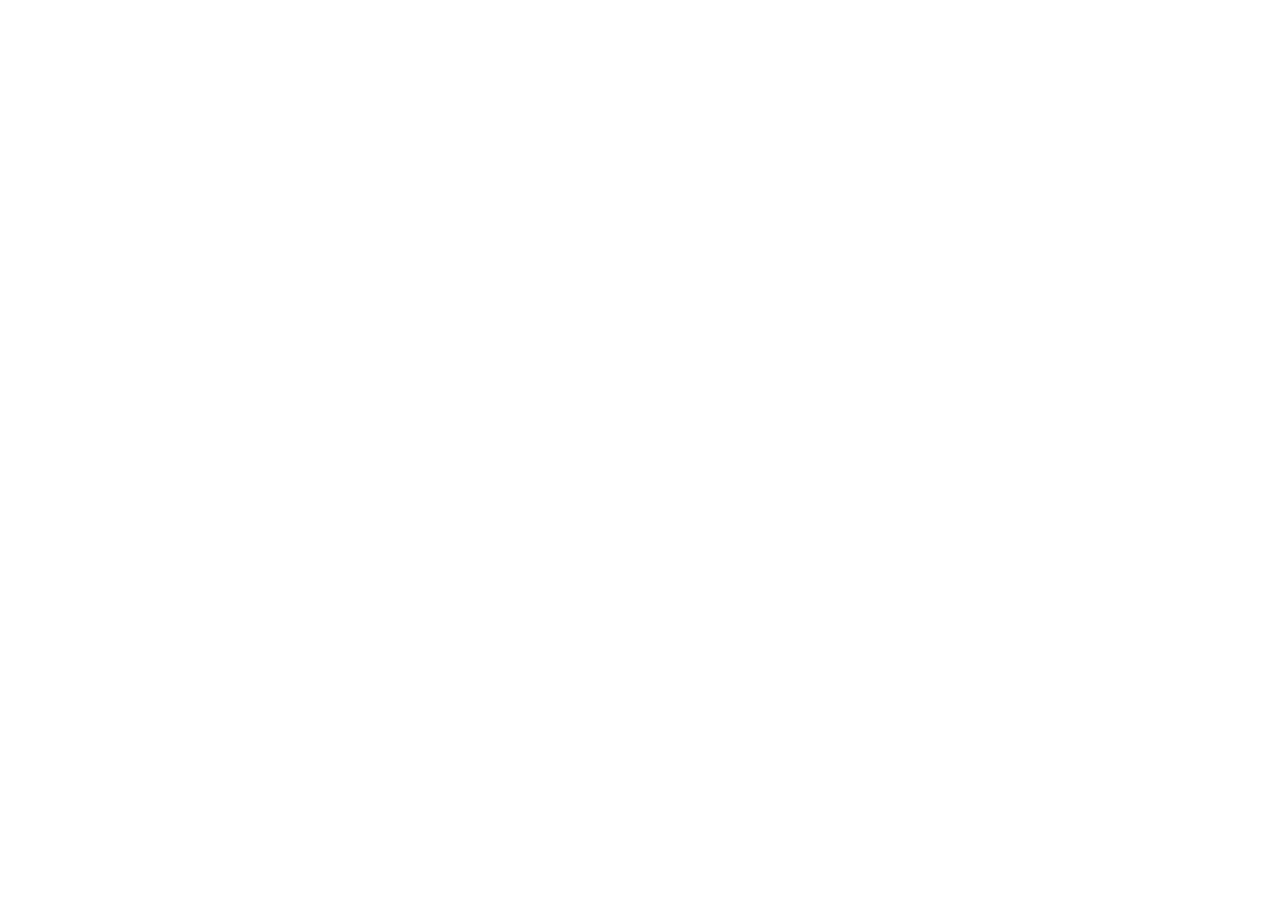
==== index.html @ a13a0ad3 "First commit" ====
<!DOCTYPE html>
<html lang="ru">
<head>
  <meta charset="UTF-8">
  <meta name="viewport" content="width=device-width, initial-scale=1.0">
  <link rel="shortcut icon" href="icons/favicon.ico" type="image/x-icon">
  <link rel="stylesheet" href="css/bootstrap.min.css">
  <link rel="stylesheet" href="css/fonts.css">
  <link rel="stylesheet" href="css/style.css">
  <title>Simple</title>
</head>
<body>
  
  <script src="js/bootstrap.bundle.min.js"></script>
</body>
</html>
---- css/fonts.css ----
@font-face {
  font-family: 'ubuntu';
  src: url('../fonts/Ubuntu-Light.woff2');
  font-weight: 300;
  font-style: normal;
}

@font-face {
  font-family: 'roboto';
  src: url('../fonts/Roboto-VariableFont_wdth\,wght.woff2');
  font-style: normal;
}
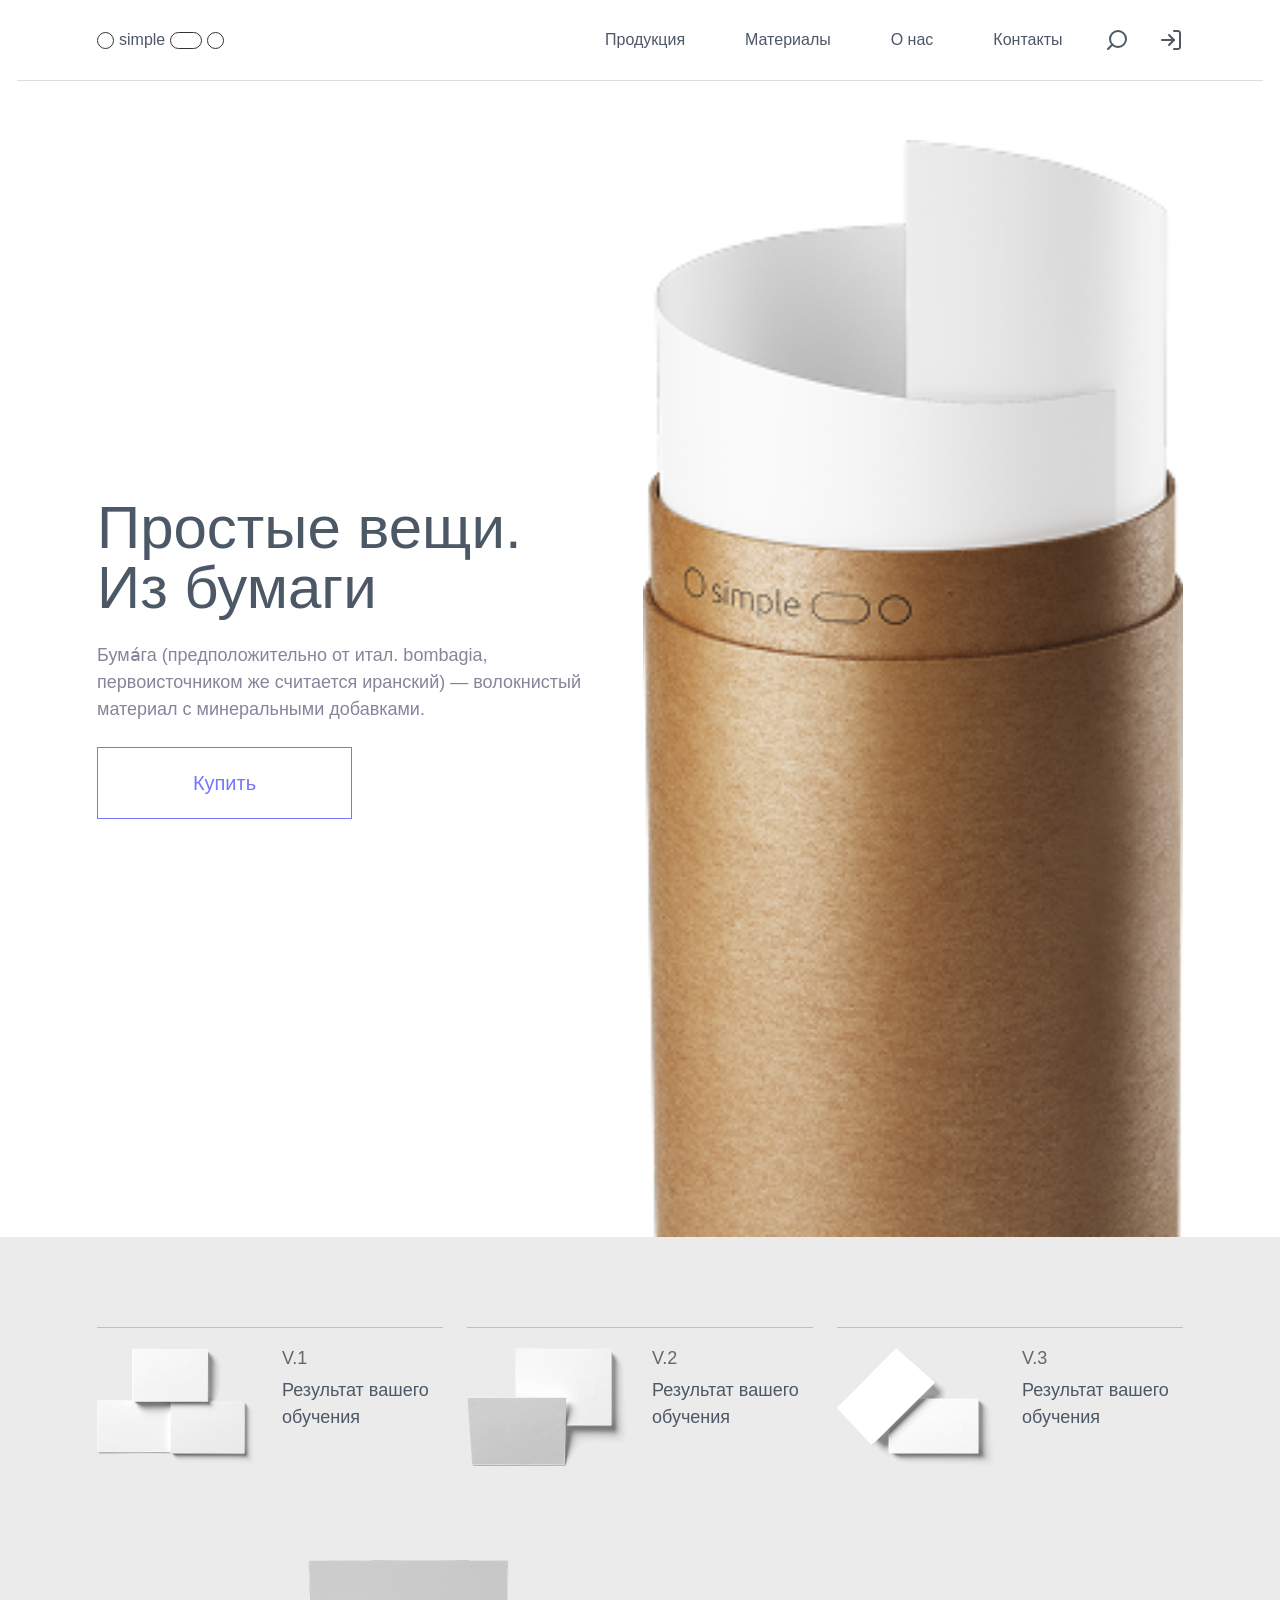
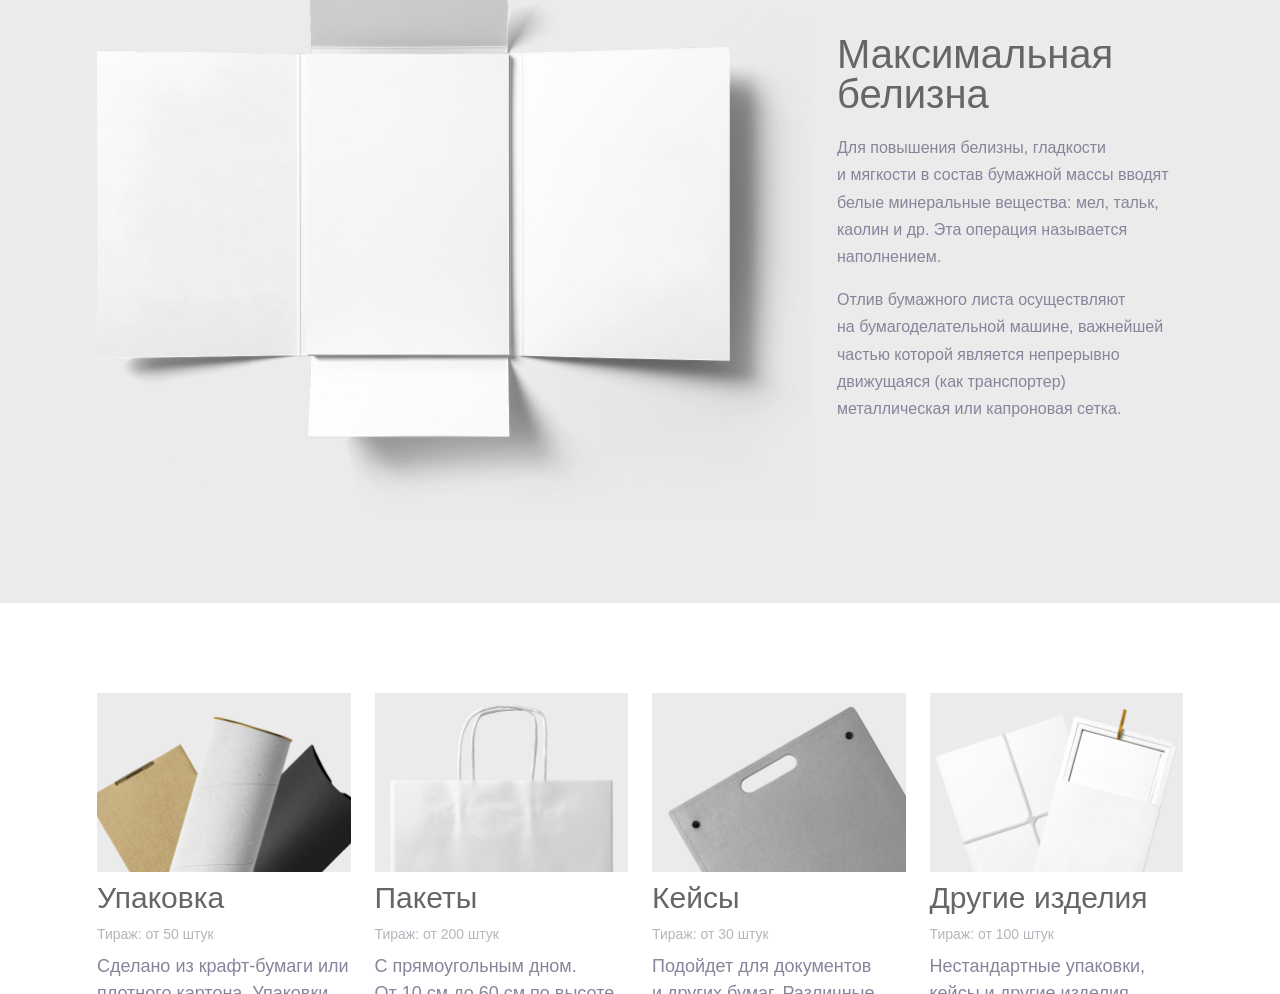
==== commit df46b752: "Merge body_content" ====
--- a/index.html
+++ b/index.html
@@ -4,13 +4,328 @@
   <meta charset="UTF-8">
   <meta name="viewport" content="width=device-width, initial-scale=1.0">
   <link rel="shortcut icon" href="icons/favicon.ico" type="image/x-icon">
+  <link rel="stylesheet" href="css/normalize.css">
   <link rel="stylesheet" href="css/bootstrap.min.css">
+  <link rel="stylesheet" href="https://cdn.jsdelivr.net/npm/swiper@11/swiper-bundle.min.css" />
   <link rel="stylesheet" href="css/fonts.css">
   <link rel="stylesheet" href="css/style.css">
+  <link rel="stylesheet" href="css/header.css">
+  <link rel="stylesheet" href="css/media.css">
   <title>Simple</title>
 </head>
 <body>
-  
+  <header class="header">
+    <div class="container">
+      <div class="row">
+        <div class="col-lg-12">
+
+          <div class="header__container">
+        
+          <div class="logo__container">
+            <div class="logo">
+              <div class="circle"></div>
+              simple
+              <div class="ovale"></div>
+              <div class="circle"></div>
+            </div>
+          </div>
+
+          <button class=" btn burger burger" id="burgerBtn" aria-label="Открыть меню">
+            <span class="burger__line"></span>
+            <span class="burger__line"></span>
+            <span class="burger__line"></span>
+          </button>
+
+            <nav class="menu header__nav" id="mobileMenu">
+              <ul class="menu__list">
+                <li class="menu__item"><a class="link menu__link" href="#product">Продукция</a></li>
+                <li class="menu__item"><a class="link menu__link" href="#material">Материалы</a></li>
+                <li class="menu__item"><a class="link menu__link" href="#about">О нас</a></li>
+                <li class="menu__item"><a class="link menu__link" href="#contact">Контакты</a></li>
+              </ul>
+            </nav>
+
+          <div class="btn__wrapper">
+
+            <div class="search__wrapper">
+
+              <button class="btn header__btn search-btn">
+                <svg width="24" height="24" viewBox="0 0 24 24" fill="none" xmlns="http://www.w3.org/2000/svg">
+                  <path d="M13 19C8.58172 19 5 15.4183 5 11C5 6.58172 8.58172 3 13 3C17.4183 3 21 6.58172 21 11C21 15.4183 17.4183 19 13 19Z" stroke-width="2" stroke-linecap="round" stroke-linejoin="round" />
+                  <path d="M3.0001 21L7.3501 16.65" stroke-width="2" stroke-linecap="round" stroke-linejoin="round" />
+                </svg>
+              </button>
+
+              <form action="#" method="post" class="search-form">
+                <input id="search-form" name="search-form" type="search" class="search-form__input" placeholder="Найти">
+                <button class="btn header__btn search-form__close" type="button" aria-label="Закрыть форму поиска">
+                  <svg width="16" height="16" viewBox="0 0 16 16" fill="none" xmlns="http://www.w3.org/2000/svg">
+                    <circle cx="8" cy="8" r="8"/>
+                    <path d="M5.99961 10.35L10.3496 6" stroke-linecap="round" stroke-linejoin="round" />
+                    <path d="M10.35 10.35L6 6" stroke-linecap="round" stroke-linejoin="round" />
+                  </svg>
+                </button>
+              </form>
+            </div>
+
+            <button class="btn header__btn login-btn">
+              <svg width="24" height="24" viewBox="0 0 24 24" fill="none" xmlns="http://www.w3.org/2000/svg">
+                <path d="M15 3H19C19.5304 3 20.0391 3.21071 20.4142 3.58579C20.7893 3.96086 21 4.46957 21 5V19C21 19.5304 20.7893 20.0391 20.4142 20.4142C20.0391 20.7893 19.5304 21 19 21H15" stroke-width="2" stroke-linecap="round" stroke-linejoin="round" />
+                <path d="M10 17L15 12L10 7" stroke-width="2" stroke-linecap="round" stroke-linejoin="round" />
+                <path d="M15 12H3" stroke-width="2" stroke-linecap="round" stroke-linejoin="round" />
+              </svg>
+            </button>
+          </div>
+
+          </div>
+        </div>
+      </div>
+    </div>
+
+  </header>
+  <main>
+
+    <section class="hero">
+      <div class="container">
+        <div class="row">
+          <div class="col-lg-6 col-md-7 col-sm-7 col-xs-12 d-flex align-items-center">
+            <div class="hero__content">
+              <h1 class="visually-hidden">Сайт о бумаге</h1>
+              <p class="hero__title mb-4">Простые вещи.<br>
+                Из&nbsp;бумаги</p>
+              <p class="hero__descr mb-4">Бума&#769;га (предположительно от&nbsp;итал. bombagia, первоисточником&nbsp;же считается иранский)&nbsp;&mdash; волокнистый материал с&nbsp;минеральными добавками.</p>
+              <a href="#" class="btn__secondary">Купить</a>
+            </div>
+          </div>
+
+          <div class="hero-image col-lg-6 col-md-5 col-sm-5 d-flex justify-content-end align-items-end">
+            <picture>
+              <source 
+              srcset="image/hero-mobile.png 2x"
+              media="(max-width: 768px)">
+              <source 
+              srcset="image/hero-mobile.png"
+              media="(max-width: 768px)">
+              <source 
+              srcset="image/hero-tablet.png 2x"
+              media="(max-width: 992px)">
+              <source 
+              srcset="image/hero-tablet.png"
+              media="(max-width: 992px)">
+              <source 
+              srcset="image/hero.png 2x"
+              media="(min-width: 992px)">
+              <img class="hero__img" src="image/hero.png" aria-hidden="true">
+            </picture>
+          </div>
+
+        </div>
+      </div>
+    </section>
+
+    <section class="result">
+      <h2 class="visually-hidden">Наши результаты</h2>
+      <div class="container result__container">
+        <div class="row">
+
+          <div class="col-sm-4 col-xs-12">
+            <article class="result__item">
+              <div class="container">
+                <div class="row">
+                  <div class="col-lg-6 col-sm-12 col-xs-6 mb-1">
+                    <picture>
+                      <source srcset="image/result1-2x.png 2x">
+                      <img class="result__item-img" src="image/result1.png" alt="Пример результата обучения">
+                    </picture>
+                  </div>
+                  <div class="col-lg-6 col-sm-12 col-xs-6">
+                    <h2 class="result__item-title">V.1</h2>
+                    <p class="result__item-descr">Результат вашего обучения</p>
+                  </div>
+                </div>
+              </div>
+            </article>
+          </div>
+
+          <div class="col-sm-4 col-xs-12">
+            <article class="result__item">
+              <div class="container">
+                <div class="row">
+                  <div class="col-lg-6 col-sm-12 col-xs-6 mb-1">
+                    <picture>
+                      <source srcset="image/result2-2x.png 2x">
+                      <img class="result__item-img" src="image/result2.png" alt="Пример результата обучения">
+                    </picture>
+                  </div>
+                  <div class="col-lg-6 col-sm-12 col-xs-6">
+                    <h2 class="result__item-title">V.2</h2>
+                    <p class="result__item-descr">Результат вашего обучения</p>
+                  </div>
+                </div>
+              </div>
+            </article>
+          </div>
+
+          <div class="col-sm-4 col-xs-12">
+            <article class="result__item">
+              <div class="container">
+                <div class="row">
+                  <div class="col-lg-6 col-sm-12 col-xs-6 mb-1">
+                    <picture>
+                      <source srcset="image/result3-2x.png 2x">
+                      <img class="result__item-img" src="image/result3.png" alt="Пример результата обучения">
+                    </picture>
+                  </div>
+                  <div class="col-lg-6 col-sm-12 col-xs-6">
+                    <h2 class="result__item-title">V.3</h2>
+                    <p class="result__item-descr">Результат вашего обучения</p>
+                  </div>
+                </div>
+              </div>
+            </article>
+          </div>
+
+        </div>
+      </div>
+
+      <div class="container">
+        <div class="row">
+          <div class="col-lg-8 col-md-6 col-sm-12">
+            <picture>
+              <source
+              srcset="image/result-preview-2x.png 2x">
+              <img class="result__img" src="image/result-preview.png" aria-hidden="true">
+            </picture>
+          </div>
+
+          <div class="col-lg-4 col-md-6 col-sm-12 d-flex flex-column align-self-center">
+            <h2 class="result__title">Максимальная белизна</h2>
+              <p class="result__descr">Для повышения белизны, гладкости и мягкости в состав бумажной массы вводят белые минеральные вещества: мел, тальк, каолин и др. Эта операция называется наполнением.</p>
+              <p class="result__descr">Отлив бумажного листа осуществляют на бумагоделательной машине, важнейшей частью которой является непрерывно движущаяся (как транспортер) металлическая или капроновая сетка.
+            </p>
+          </div>
+        </div>
+      </div>
+
+    </section>
+
+    <section class="product" id="product">
+      <h2 class="visually-hidden">Наши продукты</h2>
+      <div class="container">
+        <div class="row card__container">
+
+          <div class="col-lg-3 col-sm-6">
+            <article class="product-card">
+              <picture>
+                <source srcset="image/wrapper-2x.png 2x">
+                <img class="product-card__img img-fluid mb-2" src="image/wrapper.png" alt="Фото упаковки">
+              </picture>
+              <h2 class="product-card__title">Упаковка</h2>
+              <span class="product-card__circulation">Тираж: от&nbsp;50&nbsp;штук</span>
+              <p class="product-card__descr mb-2">Сделано из&nbsp;крафт-бумаги или плотного картона. Упаковки имеют различные формы и&nbsp;расцветки, изготовим форму под заказ.</p>
+              <a href="#" class="link product-card__link">Подробнее
+                <svg width="21" height="15" viewBox="0 0 21 15" fill="none" xmlns="http://www.w3.org/2000/svg">
+                  <path d="M20.7071 8.07107C21.0976 7.68054 21.0976 7.04738 20.7071 6.65685L14.3431 0.292892C13.9526 -0.0976319 13.3195 -0.0976319 12.9289 0.292892C12.5384 0.683417 12.5384 1.31658 12.9289 1.70711L18.5858 7.36396L12.9289 13.0208C12.5384 13.4113 12.5384 14.0445 12.9289 14.435C13.3195 14.8256 13.9526 14.8256 14.3431 14.435L20.7071 8.07107ZM0 8.36396H20V6.36396H0V8.36396Z" />
+                </svg>
+              </a>
+            </article>
+          </div>
+
+          <div class="col-lg-3 col-sm-6">
+            <article class="product-card">
+              <picture>
+                <source srcset="image/package-2x.png 2x">
+                <img class="product-card__img img-fluid mb-2" src="image/package.png" alt="Фото пакетов">
+              </picture>
+              <h2 class="product-card__title">Пакеты</h2>
+              <span class="product-card__circulation">Тираж: от&nbsp;200&nbsp;штук</span>
+              <p class="product-card__descr mb-2">С&nbsp;прямоугольным дном. От&nbsp;10&nbsp;см до&nbsp;60&nbsp;см по&nbsp;высоте. Материалы: картон, крафт-бумага. Различные расцветки и&nbsp;дизайн.</p>
+              <a href="#" class="link product-card__link">Подробнее
+                <svg width="21" height="15" viewBox="0 0 21 15" fill="none" xmlns="http://www.w3.org/2000/svg">
+                  <path d="M20.7071 8.07107C21.0976 7.68054 21.0976 7.04738 20.7071 6.65685L14.3431 0.292892C13.9526 -0.0976319 13.3195 -0.0976319 12.9289 0.292892C12.5384 0.683417 12.5384 1.31658 12.9289 1.70711L18.5858 7.36396L12.9289 13.0208C12.5384 13.4113 12.5384 14.0445 12.9289 14.435C13.3195 14.8256 13.9526 14.8256 14.3431 14.435L20.7071 8.07107ZM0 8.36396H20V6.36396H0V8.36396Z" />
+                </svg>
+              </a>
+            </article>
+          </div>
+
+          <div class="col-lg-3 col-sm-6">
+            <article class="product-card">
+              <picture>
+                <source srcset="image/cases-2x.png 2x">
+                <img class="product-card__img img-fluid mb-2" src="image/cases.png" alt="Фото кейсов">
+              </picture>
+              <h2 class="product-card__title">Кейсы</h2>
+              <span class="product-card__circulation">Тираж: от&nbsp;30&nbsp;штук</span>
+              <p class="product-card__descr mb-2">Подойдет для документов и&nbsp;других бумаг. Различные расцветки, размеры и&nbsp;плотность. Материал: прессованная бумага.</p>
+              <a href="#" class="link product-card__link">Подробнее
+                <svg width="21" height="15" viewBox="0 0 21 15" fill="none" xmlns="http://www.w3.org/2000/svg">
+                  <path d="M20.7071 8.07107C21.0976 7.68054 21.0976 7.04738 20.7071 6.65685L14.3431 0.292892C13.9526 -0.0976319 13.3195 -0.0976319 12.9289 0.292892C12.5384 0.683417 12.5384 1.31658 12.9289 1.70711L18.5858 7.36396L12.9289 13.0208C12.5384 13.4113 12.5384 14.0445 12.9289 14.435C13.3195 14.8256 13.9526 14.8256 14.3431 14.435L20.7071 8.07107ZM0 8.36396H20V6.36396H0V8.36396Z" />
+                </svg>
+              </a>
+            </article>
+          </div>
+
+          <div class="col-lg-3 col-sm-6">
+            <article class="product-card">
+              <picture>
+                <source srcset="image/other-products.png, image/other-products-2x.png 2x">
+                <img class="product-card__img img-fluid mb-2" src="image/other-products.png" alt="Фото других изделий">
+              </picture>
+              <h2 class="product-card__title">Другие&nbsp;изделия</h2>
+              <span class="product-card__circulation">Тираж: от&nbsp;100&nbsp;штук</span>
+              <p class="product-card__descr mb-2">Нестандартные упаковки, кейсы и&nbsp;другие изделия различных размеров и&nbsp;конфигураций. Изготовим в&nbsp;кратчайшие сроки.</p>
+              <a href="#" class="link product-card__link">Подробнее
+                <svg width="21" height="15" viewBox="0 0 21 15" fill="none" xmlns="http://www.w3.org/2000/svg">
+                  <path d="M20.7071 8.07107C21.0976 7.68054 21.0976 7.04738 20.7071 6.65685L14.3431 0.292892C13.9526 -0.0976319 13.3195 -0.0976319 12.9289 0.292892C12.5384 0.683417 12.5384 1.31658 12.9289 1.70711L18.5858 7.36396L12.9289 13.0208C12.5384 13.4113 12.5384 14.0445 12.9289 14.435C13.3195 14.8256 13.9526 14.8256 14.3431 14.435L20.7071 8.07107ZM0 8.36396H20V6.36396H0V8.36396Z" />
+                </svg>
+              </a>
+            </article>
+          </div>
+
+        </div>
+      </div>
+    </section>
+
+    <section class="partners">
+      <h2 class="visually-hidden">Наши партнёры</h2>
+      <div class="content">
+
+        <div class="container swiper slider">
+        <div class="row partners__container swiper-wrapper">
+          
+          <div class="swiper-slide col-md-3 col-sm-6">
+            <a href="#" class="partners__link">
+              <img src="icons/Hahnemuhle.svg" class="img-fluid" alt="Лого Hahnemuhle">
+            </a>
+          </div>
+
+          <div class="swiper-slide col-md-3 col-sm-6">
+            <a href="#" class="partners__link">
+              <img src="icons/canson.svg" class="img-fluid" alt="Лого canson">
+            </a>
+          </div>
+
+          <div class="swiper-slide col-md-3 col-sm-6">
+            <a href="#" class="partners__link">
+              <img src="icons/royal-talens.svg" class="img-fluid" alt="Лого royal-talens">
+            </a>
+          </div>
+
+          <div class="swiper-slide col-md-3 col-sm-6">
+            <a href="#" class="partners__link">
+              <img src="icons/fabriano.svg" class="img-fluid" alt="Лого fabriano">
+            </a>
+          </div>
+        </div>
+      </div>
+
+      </div>
+    </section>
+
+  </main>
+
+  <script src="https://cdn.jsdelivr.net/npm/swiper@11/swiper-bundle.min.js"></script>
+  <script src="js/script.js"></script>
   <script src="js/bootstrap.bundle.min.js"></script>
 </body>
 </html>
--- a/css/fonts.css
+++ b/css/fonts.css
@@ -1,12 +1,12 @@
 @font-face {
-  font-family: 'ubuntu';
+  font-family: 'Ubuntu';
   src: url('../fonts/Ubuntu-Light.woff2');
   font-weight: 300;
   font-style: normal;
 }
 
 @font-face {
-  font-family: 'roboto';
+  font-family: 'Roboto';
   src: url('../fonts/Roboto-VariableFont_wdth\,wght.woff2');
   font-style: normal;
 }
--- a/css/style.css
+++ b/css/style.css
@@ -0,0 +1,252 @@
+:root {
+  --font-family: "Roboto", sans-serif;
+  --second-family: "Ubuntu", sans-serif;
+
+  --dark: #4c5866;
+  --text-grey: #85859b;
+  --light-grey: #d1d1e5;
+  --color1: #4946b4;
+  --color2: #7875fe;
+  --color3: #dad9fb;
+  --color-logo: #333333;
+  --color-logo--white: #ffffff;
+
+  --border: 1px solid #7875fe;
+
+  --transition: .15s ease-in-out;
+}
+
+* {
+  box-sizing: border-box;
+  margin: 0;
+  padding: 0;
+  list-style: none;
+  text-decoration: none;
+  font-family: var(--font-family);
+  color: var(--dark);
+  font-size: 1rem;
+}
+
+body {
+  max-width: 1440px;
+  margin: 0 auto;
+  scroll-behavior: smooth;
+  overflow-x: hidden;
+}
+
+.visually-hidden {
+  position: absolute;
+  width: 1px;
+  height: 1px;
+  margin: -1px;
+  border: 0;
+  padding: 0;
+  white-space: nowrap;
+  clip-path: inset(100%);
+  clip: rect(0 0 0 0);
+  overflow: hidden;
+}
+
+.link {
+  text-decoration: none;
+  color: var(--dark);
+  transition: color .4s ease-in-out, background-color .4s ease-in-out;
+}
+
+.link:focus {
+  outline: none;
+}
+
+.link:focus-visible {
+  color: var(--dark);
+  background-color: var(--color3)   ;
+}
+
+.btn {
+  margin: 0;
+  padding: 0;
+  border: none;
+  pointer-events: auto;
+  position: relative;
+  transition: color .4s ease-in-out, background-color .4s ease-in-out;
+}
+
+.btn:focus {
+  outline: none !important;
+  box-shadow: none !important;
+}
+
+.btn::after {
+  content: "";
+  position: absolute;
+  z-index: -1;
+  inset: -2px;
+  opacity: 0;
+  background-color: var(--color3);
+  opacity: 0;
+}
+
+.btn:focus-visible::after {
+  opacity: 1;
+}
+
+.btn__secondary {
+  display: inline-block;
+  width: 255px;
+  text-align: center;
+  text-decoration: none;
+  font-size: 20px;
+  color: var(--color2);
+  border: 1px solid var(--color2);
+  padding-block: 20px;
+  transition: color .4s ease-in-out, background-color .4s ease-in-out;
+}
+
+.btn__secondary:focus {
+  outline: none !important;
+  box-shadow: none !important;
+}
+
+.btn__secondary:focus-visible {
+  background-color: var(--color3);
+}
+
+.hero {
+  padding-top: 60px;
+}
+
+.hero__content {
+  padding-bottom: 60px;
+}
+
+.hero__title {
+  font-size: 60px;
+  line-height: 100%;
+  letter-spacing: 0;
+}
+
+.hero__descr {
+    font-size: 18px;
+    line-height: 150%;
+    color: var(--text-grey);
+}
+
+.hero__img {
+  width: 540px;
+}
+
+.result,
+.product,
+.partners,
+.sketchbook {
+  padding-block: 90px;
+}
+
+.result,
+.partners {
+  background-color: #ebebeb;
+}
+
+.result__container {
+  margin-bottom: 90px;
+}
+
+.result__item {
+  padding-top: 20px;
+  border-top: 1px solid #c0c0c0;
+}
+
+.result__item .container {
+  padding-inline: 0;
+}
+
+.result__item-title {
+  font-weight: 500;
+  font-size: 18px;
+  color: #666;
+}
+
+.result__item-descr {
+  font-size: 18px;
+}
+
+.result__img {
+  width: 100%;
+}
+
+.result__title {
+  margin-bottom: 20px;
+  font-size: 40px;
+  line-height: 100%;
+  color: #666;
+}
+
+.result__descr {
+  line-height: 170%;
+  color: var(--text-grey);
+}
+
+.product-card {
+  height: 100%;
+  display: flex;
+  flex-direction: column;
+}
+
+.product-card__title {
+  font-size: 30px;
+  color: #666;
+}
+
+.product-card__circulation {
+  display: block;
+  margin-bottom: 8px;
+  font-size: 14px;
+  color: #b5b5bd;
+}
+
+.product-card__descr {
+  font-size: 18px;
+  color: var(--text-grey);
+}
+
+.product-card__link {
+  display: block;
+  margin-top: auto;
+  width: auto;
+  font-size: 20px;
+  color: var(--color2);
+  transition: color .4s ease-in-out;
+}
+
+.product-card__link svg {
+  fill: var(--color2);
+  transition: fill .4s ease-in-out;
+}
+
+.product-card__link:focus {
+  outline: none;
+}
+
+.product-card__link:focus-visible {
+  color: var(--color2);
+  background-color: var(--color3);
+  transition: color var(--transition), background-color var(--transition);
+}
+
+.swiper {
+  display: flex;
+  justify-content: center;
+}
+
+.swiper-slide {
+  width: 25%;
+}
+
+.partners__link {
+  height: 135px;
+  padding-inline: 8px;
+  display: flex;
+  align-items: center;
+  justify-content: center;
+  border: 1px solid #c4c4c4;
+}
--- a/css/header.css
+++ b/css/header.css
@@ -0,0 +1,173 @@
+.header__container {
+  position: relative;
+  min-height: 80px;
+  display: flex;
+  align-items: center;
+  justify-content: space-between;
+}
+
+.header__container::after {
+    content: "";
+    position: absolute;
+    left: -80px;
+    right: -80px;
+    height: 1px;
+    top: 80px;
+    background-color: #ddd;
+  }
+
+.logo {
+  width: 140px;
+  height: 22px;
+  font-family: var(--second-family);
+  display: flex;
+  flex-wrap: nowrap;
+  align-items: center;
+  gap: 5px;
+}
+
+.circle, .ovale {
+  height: 17px;
+  border: 1px solid #333;
+  border-radius: 9px;
+}
+.circle {
+  width: 17px;
+}
+
+.ovale {
+  width: 32px;
+}
+
+.burger {
+  display: none;
+  position: relative;
+  z-index: 10;
+  width: 30px;
+  height: 30px;
+  padding: 5px;
+  background-color: transparent;
+}
+
+.burger__line {
+  position: absolute;
+  display: block;
+  width: 20px;
+  height: 2px;
+  border-radius: 1px;
+  background-color: var(--dark);
+  transition: .15s ease-in-out;
+}
+
+.burger__line:nth-child(1) {
+  top: 4px;
+}
+
+.burger__line:nth-child(2) {
+  top: 13px;
+}
+
+.burger__line:nth-child(3) {
+  top: 22px;
+}
+
+.burger--active .burger__line:nth-child(1) {
+  top: 50%;
+  transform: rotate(135deg);
+}
+
+.burger--active .burger__line:nth-child(2) {
+  opacity: 0;
+  left: -10px;
+}
+
+.burger--active .burger__line:nth-child(3) {
+  top: 50%;
+  transform: rotate(-135deg);
+}
+
+.burger:hover .burger__line {
+  background-color: var(--color2);
+}
+
+.burger:active .burger__line {
+  background-color: var(--color1);
+}
+
+.header__nav {
+  position: relative;
+  width: 500px;
+  margin-left: auto;
+}
+
+.menu__list {
+  margin: 0;
+  padding: 0;
+  display: flex;
+  flex-wrap: nowrap;
+  gap: 60px;
+}
+
+.btn__wrapper {
+  display: flex;
+  align-items: center;
+  gap: 30px;
+}
+
+.header__btn {
+  color: var(--dark);
+}
+
+.header__btn svg {
+  stroke: currentColor;
+}
+
+.search__wrapper {
+  display: flex;
+  gap: 6px;
+}
+
+.search-form {
+  display: none;
+  overflow: hidden;
+  width: 0;
+  position: relative;
+  transition: width .25s ease-in-out;
+  border-bottom: 1px solid var(--light-grey);
+}
+
+.search-form--active {
+  display: flex;
+  flex-wrap: nowrap;
+  gap: 6px;
+}
+
+.search-form--visible {
+  width: 220px;
+}
+
+.search-form__input {
+  max-width: 196px;
+  border: none;
+}
+
+.search-form__input::placeholder {
+  color: var(--light-grey);
+}
+
+.search-form__input:focus {
+  outline: none;
+}
+
+.search-form__close svg {
+  stroke: var(--dark);
+  fill: var(--color3);
+  border-radius: 50%;
+  transition: stroke .04s ease-in-out, fill .04s ease-in-out;
+}
+
+.search-form__close::after {
+  content: "";
+  position: absolute;
+  inset: -4px;
+}
--- a/css/media.css
+++ b/css/media.css
@@ -0,0 +1,234 @@
+@media (any-hover: hover) {
+  .link:hover {
+    color: var(--color2);
+    transition: color var(--transition);
+  }
+  .header__btn:hover svg {
+    stroke: var(--color2);
+    transition: stroke var(--transition);
+  }
+  .search-form__close:hover svg {
+    stroke: var(--color-logo--white);
+    fill: var(--color2);
+    transition: stroke var(--transition), fill var(--transition);
+  }
+  .btn__secondary:hover {
+    color: #fff;
+    background-color: var(--color2);
+    transition: color var(--transition), background-color var(--transition);
+  }
+  .product-card__link:hover {
+    color: var(--color1);
+    transition: color var(--transition);
+  }
+  .product-card__link:hover svg {
+    fill: var(--color1);
+    transition: fill var(--transition);
+  }
+}
+
+.link:active {
+  color: var(--color1);
+  transition: color .04s ease-in-out;
+}
+
+.header__btn:active svg {
+  stroke: var(--color1);
+  transition: stroke var(--transition);
+}
+
+.search-form__close:active svg {
+  stroke: var(--color-logo--white);
+  fill: var(--color1);
+  transition: stroke var(--transition), fill var(--transition);
+}
+
+.btn__secondary:active {
+  color: #fff;
+  background-color: var(--color1);
+  transition: color var(--transition), background-color var(--transition);
+}
+
+@media screen and (width > 991px) {
+  .container {
+    max-width: 1110px;
+  }
+}
+
+@media screen and (max-width: 992px) {
+  .header__container {
+    flex-wrap: wrap;
+  }
+  .header__container::after {
+    top: 106px;
+  }
+  .header__nav {
+    order: 1;
+    width: 100%;
+    padding-block: 20px;
+  }
+  .header__nav::after {
+    content: "";
+    position: absolute;
+    left: -80px;
+    right: -80px;
+    height: 1px;
+    top: 0;
+    background-color: #ddd;
+  }
+  .menu__list {
+    justify-content: space-between;
+  }
+  .btn__wrapper {
+    height: 44px;
+  }
+  .hero__title {
+    font-size: 50px;
+  }
+  .hero__img {
+    max-width: 270px;
+  }
+  .result__container {
+    margin-bottom: 60px;
+  }
+  .result__title {
+    font-size: 30px;
+  }
+  .card__container {
+    row-gap: 60px;
+  }
+  .partners__link {
+    height: 80px;
+  }
+}
+
+@media screen and (max-width: 768px) {
+  .hero__title {
+    font-size: 38px;
+  }
+  .hero__descr {
+    font-size: 16px;
+  }
+  .hero__img {
+    max-width: 195px;
+  }
+  .result__item-img {
+    width: 150px;
+  }
+  .result__item-title {
+    font-size: 16px;
+  }
+  .result__item-descr {
+    font-size: 16px;
+  }
+  .result__title {
+    font-size: 24px;
+  }
+  .result__descr {
+    font-size: 16px;
+  }
+  .partners__container {
+    row-gap: 30px;
+  }
+  .partners__link {
+    height: 135px;
+  }
+  .swiper-slide {
+  width: 50%;
+}
+}
+
+@media screen and (width < 576px) {
+  .header__container {
+    flex-wrap: wrap;
+  }
+  .header__container::after {
+    top: 104px;
+    left: -5px;
+    right: -5px;
+  }
+  .header__nav::after {
+    display: none;
+  }
+  .logo__container {
+    width: 100%;
+    height: 44px;
+    display: flex;
+    align-items: center;
+    justify-content: center;
+  }
+  .logo__container::after {
+    content: "";
+    position: absolute;
+    left: -5px;
+    right: -5px;
+    height: 1px;
+    top: 44px;
+    background-color: #ddd;
+  }
+  .burger {
+    display: block;
+  }
+  .menu {
+    position: fixed;
+    z-index: 5;
+    top: 44px;
+    left: -100%;
+    width: 100%;
+    height: 100%;
+    padding: 67px 15px;
+    background-color: #ddd;
+    transition: transform .25s ease-in-out;
+  }
+  .menu--active {
+    transform: translateX(100%);
+  }
+  .menu__list {
+    padding: 0;
+    list-style: none;
+    display: flex;
+    flex-direction: column;
+    gap: 50px;
+  }
+  .btn__wrapper {
+    height: 60px;
+  }
+  .search-form--visible {
+    width: 164px;
+  }
+  .search-form__input {
+    max-width: 140px;
+  }
+  .hero__title {
+    font-size: 30px;
+  }
+  .hero__descr {
+    font-size: 14px;
+  }
+  .btn__secondary {
+    width: 144px;
+    font-size: 18px;
+  }
+  .hero__img {
+    display: none;
+  }
+  .result__item {
+    text-align: center;
+  }
+  .product-card__img {
+    width: 100%;
+  }
+  .slider, .partners__container {
+    display: flex;
+    flex-direction: row;
+    flex-wrap: nowrap;
+    column-gap: 0;
+  }
+  .swiper-slide {
+    margin-left: 10px;
+    width: 150px;
+  }
+  .partners__link {
+    height: 80px;
+  }
+} 
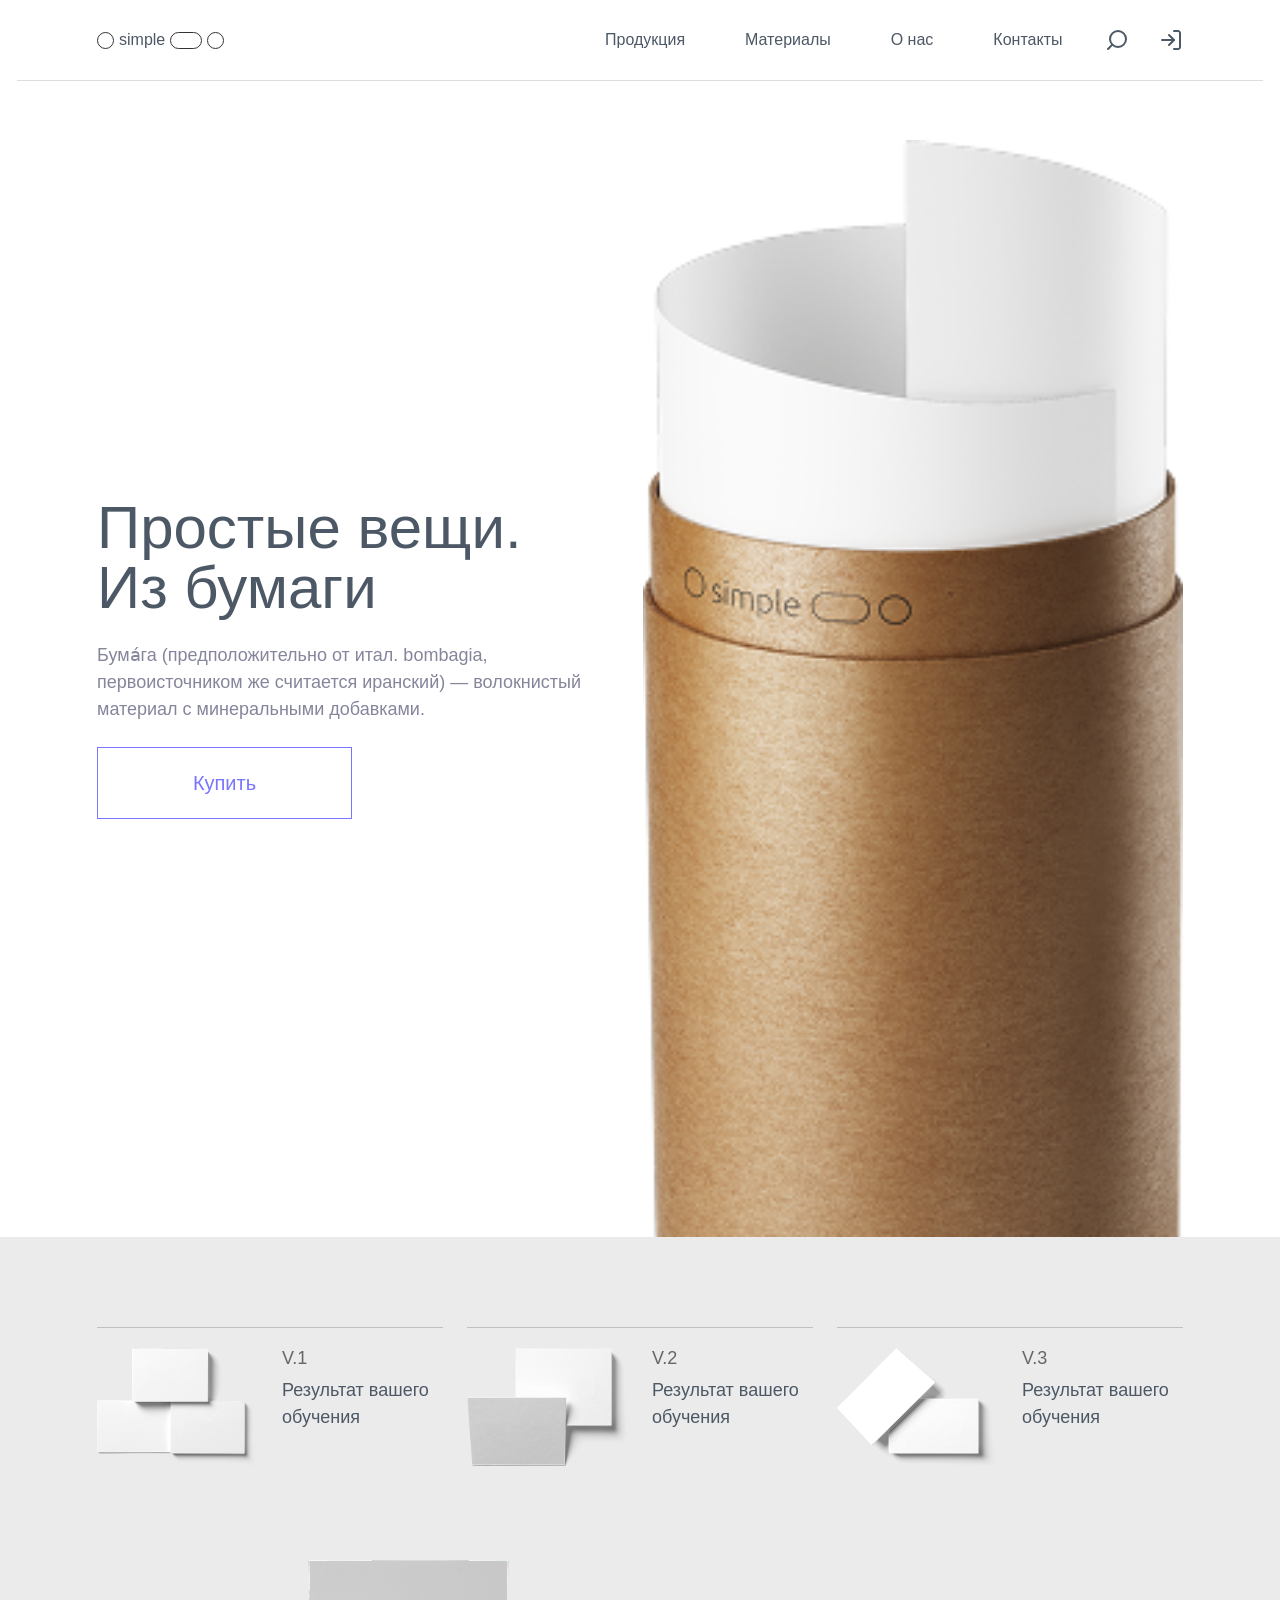
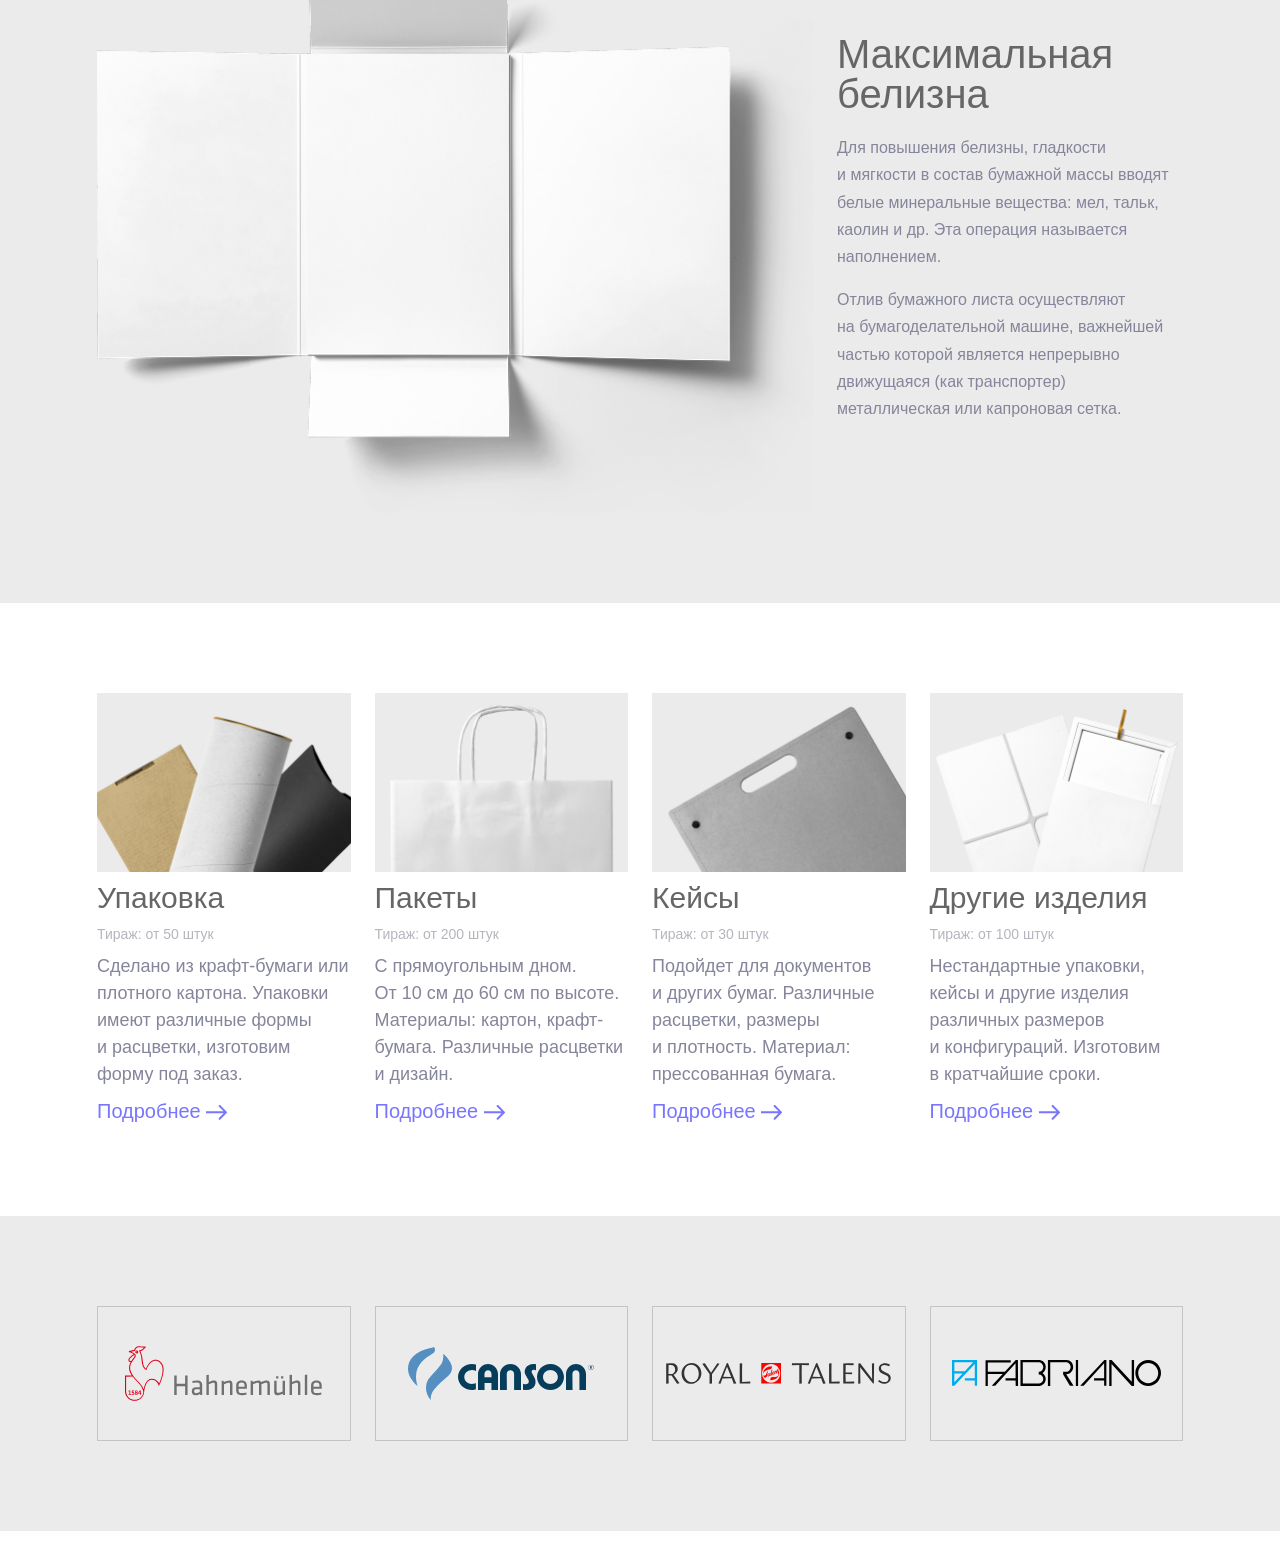
==== commit d9a4da4b: "Finish cite" ====
--- a/index.html
+++ b/index.html
@@ -2,14 +2,12 @@
 <html lang="ru">
 <head>
   <meta charset="UTF-8">
+  <meta name="description" content="Simple. Производство и продажа бумаги и бумажных изделий на всей территории РФ">
   <meta name="viewport" content="width=device-width, initial-scale=1.0">
   <link rel="shortcut icon" href="icons/favicon.ico" type="image/x-icon">
-  <link rel="stylesheet" href="css/normalize.css">
   <link rel="stylesheet" href="css/bootstrap.min.css">
   <link rel="stylesheet" href="https://cdn.jsdelivr.net/npm/swiper@11/swiper-bundle.min.css" />
-  <link rel="stylesheet" href="css/fonts.css">
   <link rel="stylesheet" href="css/style.css">
-  <link rel="stylesheet" href="css/header.css">
   <link rel="stylesheet" href="css/media.css">
   <title>Simple</title>
 </head>
@@ -49,7 +47,7 @@
 
             <div class="search__wrapper">
 
-              <button class="btn header__btn search-btn">
+              <button class="btn header__btn search-btn" aria-label="Открыть поиск">
                 <svg width="24" height="24" viewBox="0 0 24 24" fill="none" xmlns="http://www.w3.org/2000/svg">
                   <path d="M13 19C8.58172 19 5 15.4183 5 11C5 6.58172 8.58172 3 13 3C17.4183 3 21 6.58172 21 11C21 15.4183 17.4183 19 13 19Z" stroke-width="2" stroke-linecap="round" stroke-linejoin="round" />
                   <path d="M3.0001 21L7.3501 16.65" stroke-width="2" stroke-linecap="round" stroke-linejoin="round" />
@@ -68,7 +66,7 @@
               </form>
             </div>
 
-            <button class="btn header__btn login-btn">
+            <button class="btn header__btn login-btn" aria-label="Войти или зарегистрироваться">
               <svg width="24" height="24" viewBox="0 0 24 24" fill="none" xmlns="http://www.w3.org/2000/svg">
                 <path d="M15 3H19C19.5304 3 20.0391 3.21071 20.4142 3.58579C20.7893 3.96086 21 4.46957 21 5V19C21 19.5304 20.7893 20.0391 20.4142 20.4142C20.0391 20.7893 19.5304 21 19 21H15" stroke-width="2" stroke-linecap="round" stroke-linejoin="round" />
                 <path d="M10 17L15 12L10 7" stroke-width="2" stroke-linecap="round" stroke-linejoin="round" />
@@ -113,9 +111,9 @@
               srcset="image/hero-tablet.png"
               media="(max-width: 992px)">
               <source 
-              srcset="image/hero.png 2x"
+              srcset="image/hero.webp 2x"
               media="(min-width: 992px)">
-              <img class="hero__img" src="image/hero.png" aria-hidden="true">
+              <img class="hero__img" src="image/hero.webp" aria-hidden="true">
             </picture>
           </div>
 
@@ -193,8 +191,8 @@
           <div class="col-lg-8 col-md-6 col-sm-12">
             <picture>
               <source
-              srcset="image/result-preview-2x.png 2x">
-              <img class="result__img" src="image/result-preview.png" aria-hidden="true">
+              srcset="image/result-preview.webp 2x">
+              <img class="result__img" src="image/result-preview.webp" aria-hidden="true">
             </picture>
           </div>
 
@@ -322,10 +320,78 @@
       </div>
     </section>
 
+    <section class="sketchbook">
+      <div class="container">
+        <div class="row">
+          <div class="col-lg-4 col-md-6 col-sm-12 sketchbook__content">
+            <h2 class="sketchbook__title mb-4">Simple скетчбук</h2>
+            <p class="sketchbook__descr mb-4">80&nbsp;листов, твердая обложка, бумага Fabriano 200&nbsp;г/м2. Подойдет и&nbsp;для графики и&nbsp;для акварели. Для самых смелых творческих замыслов!</p>
+            <a href="#" class="btn__secondary">Купить</a>
+          </div>
+
+          <div class="col-lg-8 col-md-6 col-sm-12 sketchbook__image">
+            
+          </div>
+        </div>
+      </div>
+    </section>
+
+    <footer class="footer">
+      <div class="footer__top">
+        <div class="container footer__container">
+
+          <div class="logo__container logo__container-bottom">
+            <div class="logo logo--white">
+              <div class="circle"></div>
+              simple
+              <div class="ovale"></div>
+              <div class="circle"></div>
+            </div>
+          </div>
+
+          <ul class="social">
+            <li class="social__item">
+              <a href="#" class="social__link">
+                <svg class="social__icon">
+                  <use href="social.svg#facebook"></use>
+                </svg>
+              </a>
+            </li>
+            <li class="social__item">
+              <a href="#" class="social__link">
+                <svg class="social__icon">
+                  <use href="social.svg#twitter"></use>
+                </svg>
+              </a>
+            </li>
+            <li class="social__item">
+              <a href="#" class="social__link">
+                <svg class="social__icon">
+                  <use href="social.svg#instagram"></use>
+                </svg>
+              </a>
+            </li>
+            <li class="social__item">
+              <a href="#" class="social__link">
+                <svg class="social__icon">
+                  <use href="social.svg#youtube"></use>
+                </svg>
+              </a>
+            </li>
+          </ul>
+
+        </div>
+      </div>
+
+      <div class="footer__bottom">
+        Simple <span class="reg">&reg;</span> 2026
+      </div>
+    </footer>
+
   </main>
 
+  <script src="js/bootstrap.bundle.min.js"></script>
   <script src="https://cdn.jsdelivr.net/npm/swiper@11/swiper-bundle.min.js"></script>
   <script src="js/script.js"></script>
-  <script src="js/bootstrap.bundle.min.js"></script>
 </body>
 </html>
--- a/css/style.css
+++ b/css/style.css
@@ -1,3 +1,16 @@
+@font-face {
+  font-family: 'Ubuntu';
+  src: url('../fonts/Ubuntu-Light.woff2');
+  font-weight: 300;
+  font-style: normal;
+}
+
+@font-face {
+  font-family: 'Roboto';
+  src: url('../fonts/Roboto-VariableFont_wdth\,wght.woff2');
+  font-style: normal;
+}
+
 :root {
   --font-family: "Roboto", sans-serif;
   --second-family: "Ubuntu", sans-serif;
@@ -83,7 +96,6 @@
   inset: -2px;
   opacity: 0;
   background-color: var(--color3);
-  opacity: 0;
 }
 
 .btn:focus-visible::after {
@@ -103,12 +115,194 @@
 }
 
 .btn__secondary:focus {
-  outline: none !important;
-  box-shadow: none !important;
+  outline: none; 
 }
 
 .btn__secondary:focus-visible {
   background-color: var(--color3);
+}
+
+.header__container {
+  position: relative;
+  min-height: 80px;
+  display: flex;
+  align-items: center;
+  justify-content: space-between;
+}
+
+.header__container::after {
+  content: "";
+  position: absolute;
+  left: -80px;
+  right: -80px;
+  height: 1px;
+  top: 80px;
+  background-color: #ddd;
+}
+
+.logo {
+  width: 140px;
+  height: 22px;
+  font-family: var(--second-family);
+  display: flex;
+  flex-wrap: nowrap;
+  align-items: center;
+  gap: 5px;
+}
+
+.circle, .ovale {
+  height: 17px;
+  border: 1px solid #333;
+  border-radius: 9px;
+}
+.circle {
+  width: 17px;
+}
+
+.ovale {
+  width: 32px;
+}
+
+.logo--white {
+  color: var( --color-logo--white);
+}
+
+.logo--white .circle,
+.logo--white .ovale {
+  border-color: var(--color-logo--white);
+}
+
+.burger {
+  display: none;
+  position: relative;
+  z-index: 10;
+  width: 30px;
+  height: 30px;
+  padding: 5px;
+  background-color: transparent;
+}
+
+.burger__line {
+  position: absolute;
+  display: block;
+  width: 20px;
+  height: 2px;
+  border-radius: 1px;
+  background-color: var(--dark);
+  transition: .15s ease-in-out;
+}
+
+.burger__line:nth-child(1) {
+  top: 4px;
+}
+
+.burger__line:nth-child(2) {
+  top: 13px;
+}
+
+.burger__line:nth-child(3) {
+  top: 22px;
+}
+
+.burger--active .burger__line:nth-child(1) {
+  top: 50%;
+  transform: rotate(135deg);
+}
+
+.burger--active .burger__line:nth-child(2) {
+  opacity: 0;
+  left: -10px;
+}
+
+.burger--active .burger__line:nth-child(3) {
+  top: 50%;
+  transform: rotate(-135deg);
+}
+
+.burger:hover .burger__line {
+  background-color: var(--color2);
+}
+
+.burger:active .burger__line {
+  background-color: var(--color1);
+}
+
+.header__nav {
+  position: relative;
+  width: 500px;
+  margin-left: auto;
+}
+
+.menu__list {
+  margin: 0;
+  padding: 0;
+  display: flex;
+  flex-wrap: nowrap;
+  gap: 60px;
+}
+
+.btn__wrapper {
+  display: flex;
+  align-items: center;
+  gap: 30px;
+}
+
+.header__btn {
+  color: var(--dark);
+}
+
+.header__btn svg {
+  stroke: currentColor;
+}
+
+.search__wrapper {
+  display: flex;
+  gap: 6px;
+}
+
+.search-form {
+  display: none;
+  overflow: hidden;
+  width: 0;
+  position: relative;
+  transition: width .25s ease-in-out;
+  border-bottom: 1px solid var(--light-grey);
+}
+
+.search-form--active {
+  display: flex;
+  flex-wrap: nowrap;
+  gap: 6px;
+}
+
+.search-form--visible {
+  width: 220px;
+}
+
+.search-form__input {
+  max-width: 196px;
+  border: none;
+}
+
+.search-form__input::placeholder {
+  color: var(--light-grey);
+}
+
+.search-form__input:focus {
+  outline: none;
+}
+
+.search-form__close svg {
+  stroke: var(--dark);
+  fill: var(--color3);
+  border-radius: 50%;
+  transition: stroke .04s ease-in-out, fill .04s ease-in-out;
+}
+
+.search-form__close::after {
+  content: "";
+  position: absolute;
+  inset: -4px;
 }
 
 .hero {
@@ -249,4 +443,110 @@
   align-items: center;
   justify-content: center;
   border: 1px solid #c4c4c4;
+}
+
+.sketchbook {
+  padding-bottom: 0;
+}
+
+.sketchbook__content {
+  margin-bottom: 90px;
+}
+
+.sketchbook__title {
+  color: #666;
+  font-size: 40px;
+}
+
+.sketchbook__descr {
+  color: var(--text-grey);
+  font-size: 18px;
+  line-height: 170%;
+}
+
+.sketchbook__image {
+  background-image: url('/image/sketchbook.png');
+  background-repeat: no-repeat;
+  background-size: cover;
+}
+
+.footer__top {
+  min-height: 80px;
+  background-color: var(--dark);
+  display: flex;
+  align-items: center;
+}
+
+.footer__container {
+  display: flex;
+  align-items: center;
+  justify-content: space-between;
+}
+
+.logo__container-bottom {
+  padding: 20px 0;
+  height: 22px;
+}
+
+.social {
+  margin: 0;
+  padding: 20px 0;
+  display: flex;
+  gap: 30px;
+}
+
+.social__link {
+ position: relative;
+ display: flex;
+ align-items: center;
+ justify-content: center;
+ width: 24px;
+ height: 24px;
+}
+
+.social__icon {
+  position: relative;
+  width: 24px;
+  height: 24px;
+  z-index: 1;
+  fill: var(--color-logo--white);
+  transition: fill .4s ease-in-out;
+}
+
+.social__link::after {
+  content: "";
+  position: absolute;
+  z-index: 0;
+  inset: -3px;
+  border-radius: 2px;
+  background-color: var(--color2);
+  opacity: 0;
+  transition: var(--transition);
+}
+
+.social__link:focus {
+  outline: none;
+}
+
+.social__link:focus-visible::after {
+  opacity: 1;
+}
+
+.social__icon:hover {
+  fill: var(--color3);
+  transition: var(--transition);
+}
+
+.social__icon:active {
+  fill: var(--color2);
+  transition: var(--transition);
+}
+
+.footer__bottom {
+  text-align: center;
+  text-transform: uppercase;
+}
+
+.footer__bottom .reg {
+  color: #bcbcbc;
 }
--- a/css/media.css
+++ b/css/media.css
@@ -82,6 +82,14 @@
   .btn__wrapper {
     height: 44px;
   }
+  .result,
+  .product,
+  .partners {
+    padding-block: 60px;
+  }
+  .sketchbook {
+    padding-top: 60px;
+  }
   .hero__title {
     font-size: 50px;
   }
@@ -99,6 +107,12 @@
   }
   .partners__link {
     height: 80px;
+  }
+  .sketchbook__content {
+    margin-bottom: 60px;
+  }
+  .sketchbook__title {
+    font-size: 30px;
   }
 }
 
@@ -135,7 +149,19 @@
   }
   .swiper-slide {
   width: 50%;
-}
+  }
+  .sketchbook__title {
+    font-size: 24px;
+  }
+  .sketchbook__descr {
+    font-size: 16px;
+  }
+  .sketchbook__content {
+    order: 1;
+  }
+  .sketchbook__image {
+    height: 400px;
+  }
 }
 
 @media screen and (width < 576px) {
@@ -231,4 +257,12 @@
   .partners__link {
     height: 80px;
   }
+  .footer__container {
+    flex-direction: column;
+  }
+  .logo__container-bottom {
+    padding: 20px 0;
+    height: 62px;
+    border-bottom: 1px solid #dddddd20;
+  }
 } 
